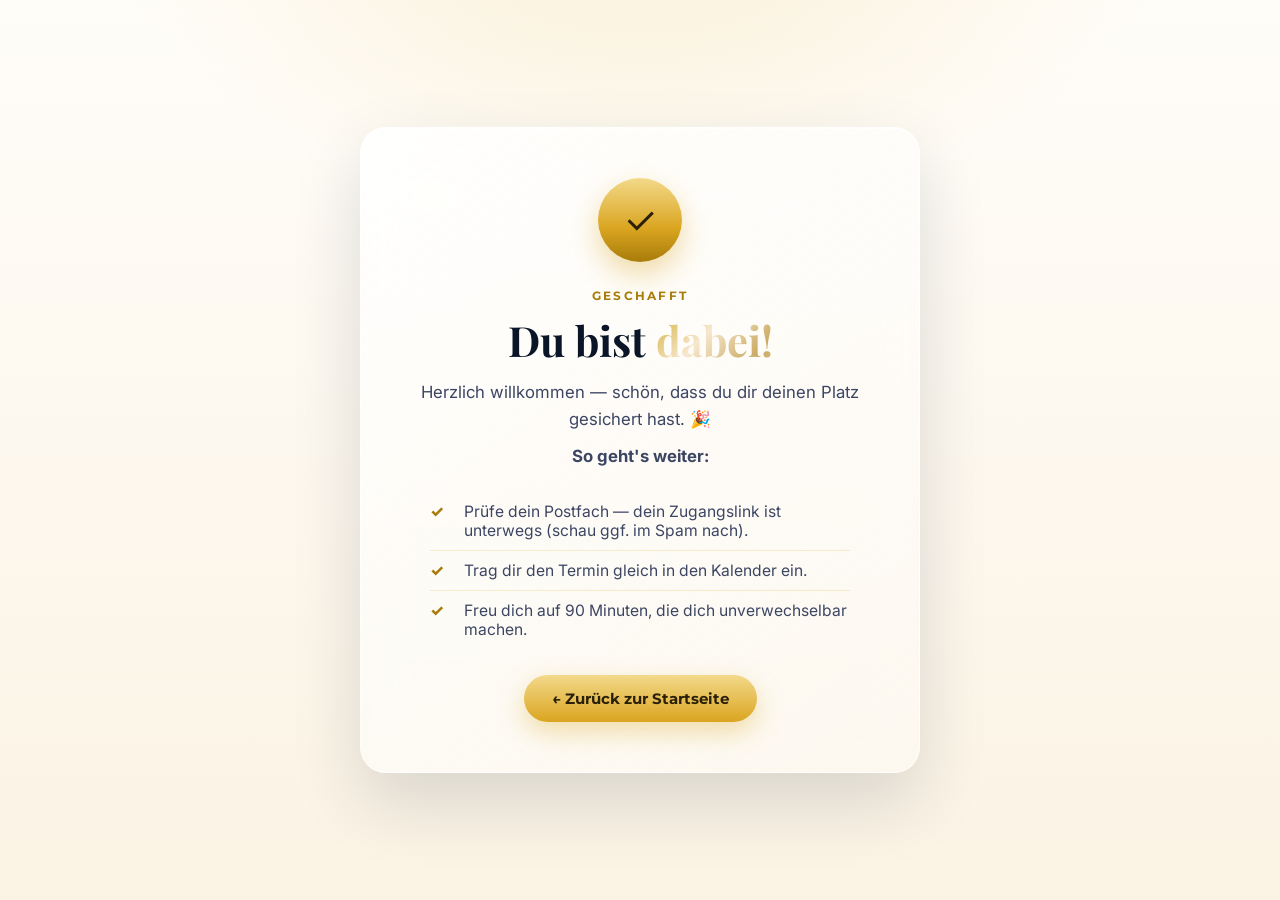
==== danke.html @ c9ebf970 "Echte Fotos (Claudia+Gabi), Rollen (KI-Managerin/Handelssystem-Expertin), Sticky-Mobile-CTA, Fragen " ====
<!DOCTYPE html>
<html lang="de">
<head>
<meta charset="utf-8">
<meta name="viewport" content="width=device-width, initial-scale=1">
<title>Danke — du bist dabei! · Unverwechselbar mit KI</title>
<meta name="robots" content="noindex">
<link href="https://fonts.googleapis.com/css2?family=Playfair+Display:wght@600;700&family=Montserrat:wght@500;600;700&family=Inter:wght@400;500&display=swap" rel="stylesheet">
<style>
:root{--navy:#0A1628;--ink:#3C4663;--gold:#DAA520;--gold-b:#EAC76E;--gold-d:#A87C0A;--cream:#FBF6EC;--serif:'Playfair Display',Georgia,serif;--sans:'Inter',system-ui,sans-serif;--mont:'Montserrat',sans-serif}
*{box-sizing:border-box;margin:0;padding:0}
body{font-family:var(--sans);color:var(--ink);background:radial-gradient(900px 500px at 50% -10%,rgba(234,199,110,.25),transparent 60%),linear-gradient(180deg,#FFFDF9,#FBF3E4);min-height:100vh;display:flex;align-items:center;justify-content:center;padding:24px;text-align:center}
.card{max-width:560px;background:linear-gradient(145deg,rgba(255,255,255,.85),rgba(253,250,244,.6));backdrop-filter:blur(20px);border:1px solid rgba(255,255,255,.7);border-radius:26px;box-shadow:0 30px 70px rgba(10,22,40,.14),inset 0 1px 0 rgba(255,255,255,.9);padding:50px 40px}
.check{width:84px;height:84px;border-radius:50%;margin:0 auto 22px;background:linear-gradient(180deg,#F3D98A,#DAA520 60%,#A87C0A);color:#2a2008;display:flex;align-items:center;justify-content:center;font-size:2.4rem;box-shadow:0 12px 30px rgba(218,165,32,.4)}
.eyebrow{font-family:var(--mont);text-transform:uppercase;letter-spacing:.2em;font-size:.72rem;font-weight:700;color:var(--gold-d)}
h1{font-family:var(--serif);color:var(--navy);font-size:clamp(1.9rem,5vw,2.6rem);margin:8px 0 12px}
.shimmer{background:linear-gradient(135deg,#d4af37,#f7e7ce,#c9a961,#f7e7ce,#d4af37);background-size:200% auto;-webkit-background-clip:text;background-clip:text;-webkit-text-fill-color:transparent;animation:shim 5s ease-in-out infinite}
@keyframes shim{0%,100%{background-position:0% center}50%{background-position:200% center}}
p{font-size:1.05rem;line-height:1.6;margin-bottom:10px}
.steps{text-align:left;margin:22px auto 0;max-width:420px;list-style:none}
.steps li{position:relative;padding:10px 0 10px 34px;border-bottom:1px solid rgba(218,165,32,.2);font-size:.98rem}
.steps li:last-child{border-bottom:none}
.steps li:before{content:"✓";position:absolute;left:0;top:10px;color:var(--gold-d);font-weight:800}
.back{display:inline-block;margin-top:26px;font-family:var(--mont);font-weight:700;font-size:.95rem;background:linear-gradient(180deg,#F3D98A,#DAA520);color:#2a2008;text-decoration:none;padding:14px 28px;border-radius:40px;box-shadow:0 10px 26px rgba(218,165,32,.35)}
</style>
</head>
<body>
  <div class="card">
    <div class="check">✓</div>
    <span class="eyebrow">Geschafft</span>
    <h1>Du bist <span class="shimmer">dabei!</span></h1>
    <p>Herzlich willkommen — schön, dass du dir deinen Platz gesichert hast. 🎉</p>
    <p><b>So geht's weiter:</b></p>
    <ul class="steps">
      <li>Prüfe dein Postfach — dein Zugangslink ist unterwegs (schau ggf. im Spam nach).</li>
      <li>Trag dir den Termin gleich in den Kalender ein.</li>
      <li>Freu dich auf 90 Minuten, die dich unverwechselbar machen.</li>
    </ul>
    <a class="back" href="index.html">← Zurück zur Startseite</a>
  </div>
</body>
</html>
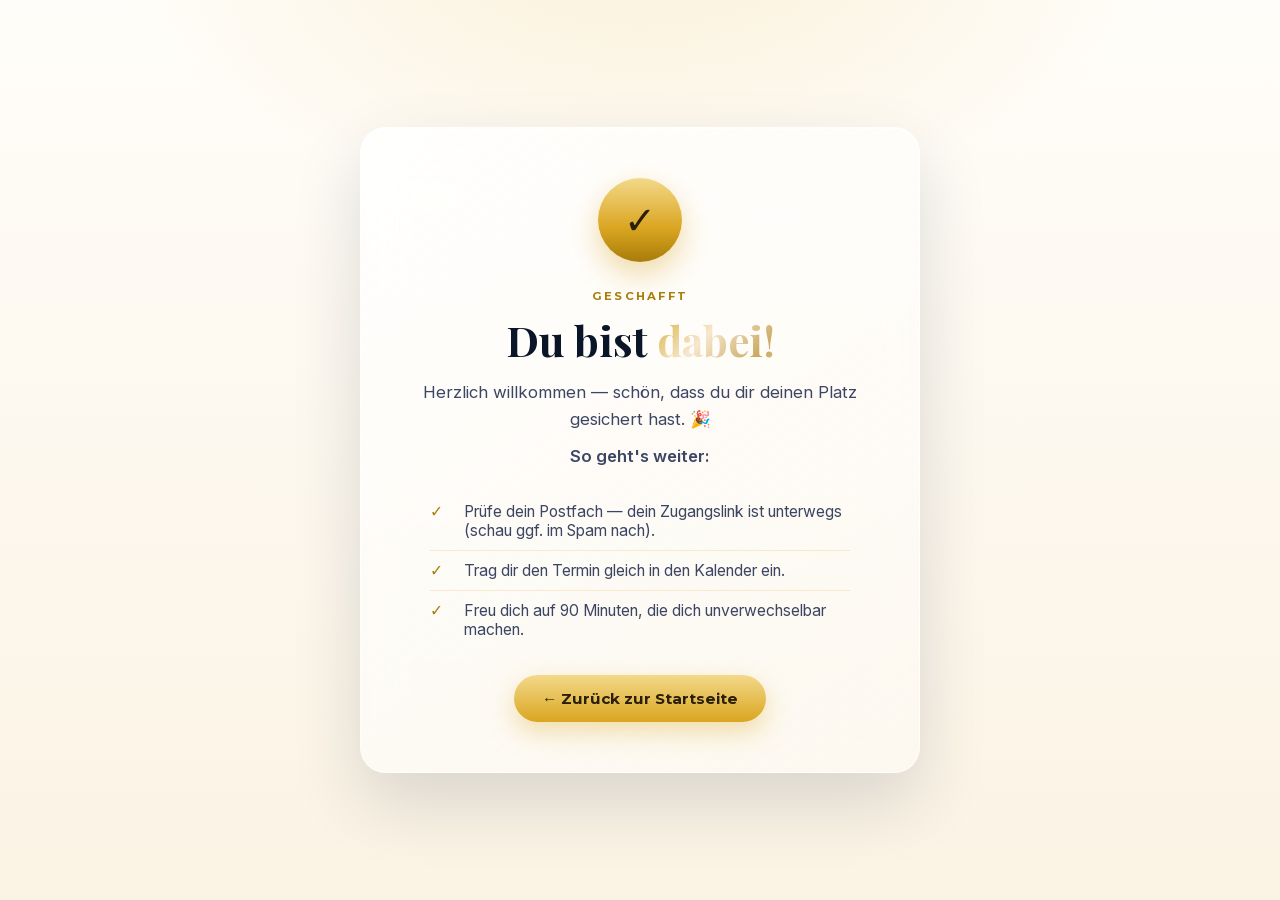
==== commit 39d438e4: "Google Fonts lokal eingebunden (self-hosted woff2, kein CDN mehr) auf allen Seiten" ====
--- a/danke.html
+++ b/danke.html
@@ -5,7 +5,7 @@
 <meta name="viewport" content="width=device-width, initial-scale=1">
 <title>Danke — du bist dabei! · Unverwechselbar mit KI</title>
 <meta name="robots" content="noindex">
-<link href="https://fonts.googleapis.com/css2?family=Playfair+Display:wght@600;700&family=Montserrat:wght@500;600;700&family=Inter:wght@400;500&display=swap" rel="stylesheet">
+<link rel="stylesheet" href="assets/fonts.css">
 <style>
 :root{--navy:#0A1628;--ink:#3C4663;--gold:#DAA520;--gold-b:#EAC76E;--gold-d:#A87C0A;--cream:#FBF6EC;--serif:'Playfair Display',Georgia,serif;--sans:'Inter',system-ui,sans-serif;--mont:'Montserrat',sans-serif}
 *{box-sizing:border-box;margin:0;padding:0}
--- a/assets/fonts.css
+++ b/assets/fonts.css
@@ -0,0 +1,234 @@
+/* latin-ext */
+@font-face {
+  font-family: 'Inter';
+  font-style: normal;
+  font-weight: 400;
+  font-display: swap;
+  src: url(fonts/f01.woff2) format('woff2');
+  unicode-range: U+0100-02BA, U+02BD-02C5, U+02C7-02CC, U+02CE-02D7, U+02DD-02FF, U+0304, U+0308, U+0329, U+1D00-1DBF, U+1E00-1E9F, U+1EF2-1EFF, U+2020, U+20A0-20AB, U+20AD-20C0, U+2113, U+2C60-2C7F, U+A720-A7FF;
+}
+/* latin */
+@font-face {
+  font-family: 'Inter';
+  font-style: normal;
+  font-weight: 400;
+  font-display: swap;
+  src: url(fonts/f02.woff2) format('woff2');
+  unicode-range: U+0000-00FF, U+0131, U+0152-0153, U+02BB-02BC, U+02C6, U+02DA, U+02DC, U+0304, U+0308, U+0329, U+2000-206F, U+20AC, U+2122, U+2191, U+2193, U+2212, U+2215, U+FEFF, U+FFFD;
+}
+/* latin-ext */
+@font-face {
+  font-family: 'Inter';
+  font-style: normal;
+  font-weight: 500;
+  font-display: swap;
+  src: url(fonts/f03.woff2) format('woff2');
+  unicode-range: U+0100-02BA, U+02BD-02C5, U+02C7-02CC, U+02CE-02D7, U+02DD-02FF, U+0304, U+0308, U+0329, U+1D00-1DBF, U+1E00-1E9F, U+1EF2-1EFF, U+2020, U+20A0-20AB, U+20AD-20C0, U+2113, U+2C60-2C7F, U+A720-A7FF;
+}
+/* latin */
+@font-face {
+  font-family: 'Inter';
+  font-style: normal;
+  font-weight: 500;
+  font-display: swap;
+  src: url(fonts/f04.woff2) format('woff2');
+  unicode-range: U+0000-00FF, U+0131, U+0152-0153, U+02BB-02BC, U+02C6, U+02DA, U+02DC, U+0304, U+0308, U+0329, U+2000-206F, U+20AC, U+2122, U+2191, U+2193, U+2212, U+2215, U+FEFF, U+FFFD;
+}
+/* latin-ext */
+@font-face {
+  font-family: 'Inter';
+  font-style: normal;
+  font-weight: 600;
+  font-display: swap;
+  src: url(fonts/f05.woff2) format('woff2');
+  unicode-range: U+0100-02BA, U+02BD-02C5, U+02C7-02CC, U+02CE-02D7, U+02DD-02FF, U+0304, U+0308, U+0329, U+1D00-1DBF, U+1E00-1E9F, U+1EF2-1EFF, U+2020, U+20A0-20AB, U+20AD-20C0, U+2113, U+2C60-2C7F, U+A720-A7FF;
+}
+/* latin */
+@font-face {
+  font-family: 'Inter';
+  font-style: normal;
+  font-weight: 600;
+  font-display: swap;
+  src: url(fonts/f06.woff2) format('woff2');
+  unicode-range: U+0000-00FF, U+0131, U+0152-0153, U+02BB-02BC, U+02C6, U+02DA, U+02DC, U+0304, U+0308, U+0329, U+2000-206F, U+20AC, U+2122, U+2191, U+2193, U+2212, U+2215, U+FEFF, U+FFFD;
+}
+/* latin-ext */
+@font-face {
+  font-family: 'Montserrat';
+  font-style: normal;
+  font-weight: 400;
+  font-display: swap;
+  src: url(fonts/f07.woff2) format('woff2');
+  unicode-range: U+0100-02BA, U+02BD-02C5, U+02C7-02CC, U+02CE-02D7, U+02DD-02FF, U+0304, U+0308, U+0329, U+1D00-1DBF, U+1E00-1E9F, U+1EF2-1EFF, U+2020, U+20A0-20AB, U+20AD-20C0, U+2113, U+2C60-2C7F, U+A720-A7FF;
+}
+/* latin */
+@font-face {
+  font-family: 'Montserrat';
+  font-style: normal;
+  font-weight: 400;
+  font-display: swap;
+  src: url(fonts/f08.woff2) format('woff2');
+  unicode-range: U+0000-00FF, U+0131, U+0152-0153, U+02BB-02BC, U+02C6, U+02DA, U+02DC, U+0304, U+0308, U+0329, U+2000-206F, U+20AC, U+2122, U+2191, U+2193, U+2212, U+2215, U+FEFF, U+FFFD;
+}
+/* latin-ext */
+@font-face {
+  font-family: 'Montserrat';
+  font-style: normal;
+  font-weight: 500;
+  font-display: swap;
+  src: url(fonts/f09.woff2) format('woff2');
+  unicode-range: U+0100-02BA, U+02BD-02C5, U+02C7-02CC, U+02CE-02D7, U+02DD-02FF, U+0304, U+0308, U+0329, U+1D00-1DBF, U+1E00-1E9F, U+1EF2-1EFF, U+2020, U+20A0-20AB, U+20AD-20C0, U+2113, U+2C60-2C7F, U+A720-A7FF;
+}
+/* latin */
+@font-face {
+  font-family: 'Montserrat';
+  font-style: normal;
+  font-weight: 500;
+  font-display: swap;
+  src: url(fonts/f10.woff2) format('woff2');
+  unicode-range: U+0000-00FF, U+0131, U+0152-0153, U+02BB-02BC, U+02C6, U+02DA, U+02DC, U+0304, U+0308, U+0329, U+2000-206F, U+20AC, U+2122, U+2191, U+2193, U+2212, U+2215, U+FEFF, U+FFFD;
+}
+/* latin-ext */
+@font-face {
+  font-family: 'Montserrat';
+  font-style: normal;
+  font-weight: 600;
+  font-display: swap;
+  src: url(fonts/f11.woff2) format('woff2');
+  unicode-range: U+0100-02BA, U+02BD-02C5, U+02C7-02CC, U+02CE-02D7, U+02DD-02FF, U+0304, U+0308, U+0329, U+1D00-1DBF, U+1E00-1E9F, U+1EF2-1EFF, U+2020, U+20A0-20AB, U+20AD-20C0, U+2113, U+2C60-2C7F, U+A720-A7FF;
+}
+/* latin */
+@font-face {
+  font-family: 'Montserrat';
+  font-style: normal;
+  font-weight: 600;
+  font-display: swap;
+  src: url(fonts/f12.woff2) format('woff2');
+  unicode-range: U+0000-00FF, U+0131, U+0152-0153, U+02BB-02BC, U+02C6, U+02DA, U+02DC, U+0304, U+0308, U+0329, U+2000-206F, U+20AC, U+2122, U+2191, U+2193, U+2212, U+2215, U+FEFF, U+FFFD;
+}
+/* latin-ext */
+@font-face {
+  font-family: 'Montserrat';
+  font-style: normal;
+  font-weight: 700;
+  font-display: swap;
+  src: url(fonts/f13.woff2) format('woff2');
+  unicode-range: U+0100-02BA, U+02BD-02C5, U+02C7-02CC, U+02CE-02D7, U+02DD-02FF, U+0304, U+0308, U+0329, U+1D00-1DBF, U+1E00-1E9F, U+1EF2-1EFF, U+2020, U+20A0-20AB, U+20AD-20C0, U+2113, U+2C60-2C7F, U+A720-A7FF;
+}
+/* latin */
+@font-face {
+  font-family: 'Montserrat';
+  font-style: normal;
+  font-weight: 700;
+  font-display: swap;
+  src: url(fonts/f14.woff2) format('woff2');
+  unicode-range: U+0000-00FF, U+0131, U+0152-0153, U+02BB-02BC, U+02C6, U+02DA, U+02DC, U+0304, U+0308, U+0329, U+2000-206F, U+20AC, U+2122, U+2191, U+2193, U+2212, U+2215, U+FEFF, U+FFFD;
+}
+/* latin-ext */
+@font-face {
+  font-family: 'Montserrat';
+  font-style: normal;
+  font-weight: 800;
+  font-display: swap;
+  src: url(fonts/f15.woff2) format('woff2');
+  unicode-range: U+0100-02BA, U+02BD-02C5, U+02C7-02CC, U+02CE-02D7, U+02DD-02FF, U+0304, U+0308, U+0329, U+1D00-1DBF, U+1E00-1E9F, U+1EF2-1EFF, U+2020, U+20A0-20AB, U+20AD-20C0, U+2113, U+2C60-2C7F, U+A720-A7FF;
+}
+/* latin */
+@font-face {
+  font-family: 'Montserrat';
+  font-style: normal;
+  font-weight: 800;
+  font-display: swap;
+  src: url(fonts/f16.woff2) format('woff2');
+  unicode-range: U+0000-00FF, U+0131, U+0152-0153, U+02BB-02BC, U+02C6, U+02DA, U+02DC, U+0304, U+0308, U+0329, U+2000-206F, U+20AC, U+2122, U+2191, U+2193, U+2212, U+2215, U+FEFF, U+FFFD;
+}
+/* latin-ext */
+@font-face {
+  font-family: 'Pinyon Script';
+  font-style: normal;
+  font-weight: 400;
+  font-display: swap;
+  src: url(fonts/f17.woff2) format('woff2');
+  unicode-range: U+0100-02BA, U+02BD-02C5, U+02C7-02CC, U+02CE-02D7, U+02DD-02FF, U+0304, U+0308, U+0329, U+1D00-1DBF, U+1E00-1E9F, U+1EF2-1EFF, U+2020, U+20A0-20AB, U+20AD-20C0, U+2113, U+2C60-2C7F, U+A720-A7FF;
+}
+/* latin */
+@font-face {
+  font-family: 'Pinyon Script';
+  font-style: normal;
+  font-weight: 400;
+  font-display: swap;
+  src: url(fonts/f18.woff2) format('woff2');
+  unicode-range: U+0000-00FF, U+0131, U+0152-0153, U+02BB-02BC, U+02C6, U+02DA, U+02DC, U+0304, U+0308, U+0329, U+2000-206F, U+20AC, U+2122, U+2191, U+2193, U+2212, U+2215, U+FEFF, U+FFFD;
+}
+/* latin-ext */
+@font-face {
+  font-family: 'Playfair Display';
+  font-style: italic;
+  font-weight: 600;
+  font-display: swap;
+  src: url(fonts/f19.woff2) format('woff2');
+  unicode-range: U+0100-02BA, U+02BD-02C5, U+02C7-02CC, U+02CE-02D7, U+02DD-02FF, U+0304, U+0308, U+0329, U+1D00-1DBF, U+1E00-1E9F, U+1EF2-1EFF, U+2020, U+20A0-20AB, U+20AD-20C0, U+2113, U+2C60-2C7F, U+A720-A7FF;
+}
+/* latin */
+@font-face {
+  font-family: 'Playfair Display';
+  font-style: italic;
+  font-weight: 600;
+  font-display: swap;
+  src: url(fonts/f20.woff2) format('woff2');
+  unicode-range: U+0000-00FF, U+0131, U+0152-0153, U+02BB-02BC, U+02C6, U+02DA, U+02DC, U+0304, U+0308, U+0329, U+2000-206F, U+20AC, U+2122, U+2191, U+2193, U+2212, U+2215, U+FEFF, U+FFFD;
+}
+/* latin-ext */
+@font-face {
+  font-family: 'Playfair Display';
+  font-style: normal;
+  font-weight: 600;
+  font-display: swap;
+  src: url(fonts/f21.woff2) format('woff2');
+  unicode-range: U+0100-02BA, U+02BD-02C5, U+02C7-02CC, U+02CE-02D7, U+02DD-02FF, U+0304, U+0308, U+0329, U+1D00-1DBF, U+1E00-1E9F, U+1EF2-1EFF, U+2020, U+20A0-20AB, U+20AD-20C0, U+2113, U+2C60-2C7F, U+A720-A7FF;
+}
+/* latin */
+@font-face {
+  font-family: 'Playfair Display';
+  font-style: normal;
+  font-weight: 600;
+  font-display: swap;
+  src: url(fonts/f22.woff2) format('woff2');
+  unicode-range: U+0000-00FF, U+0131, U+0152-0153, U+02BB-02BC, U+02C6, U+02DA, U+02DC, U+0304, U+0308, U+0329, U+2000-206F, U+20AC, U+2122, U+2191, U+2193, U+2212, U+2215, U+FEFF, U+FFFD;
+}
+/* latin-ext */
+@font-face {
+  font-family: 'Playfair Display';
+  font-style: normal;
+  font-weight: 700;
+  font-display: swap;
+  src: url(fonts/f23.woff2) format('woff2');
+  unicode-range: U+0100-02BA, U+02BD-02C5, U+02C7-02CC, U+02CE-02D7, U+02DD-02FF, U+0304, U+0308, U+0329, U+1D00-1DBF, U+1E00-1E9F, U+1EF2-1EFF, U+2020, U+20A0-20AB, U+20AD-20C0, U+2113, U+2C60-2C7F, U+A720-A7FF;
+}
+/* latin */
+@font-face {
+  font-family: 'Playfair Display';
+  font-style: normal;
+  font-weight: 700;
+  font-display: swap;
+  src: url(fonts/f24.woff2) format('woff2');
+  unicode-range: U+0000-00FF, U+0131, U+0152-0153, U+02BB-02BC, U+02C6, U+02DA, U+02DC, U+0304, U+0308, U+0329, U+2000-206F, U+20AC, U+2122, U+2191, U+2193, U+2212, U+2215, U+FEFF, U+FFFD;
+}
+/* latin-ext */
+@font-face {
+  font-family: 'Playfair Display';
+  font-style: normal;
+  font-weight: 800;
+  font-display: swap;
+  src: url(fonts/f25.woff2) format('woff2');
+  unicode-range: U+0100-02BA, U+02BD-02C5, U+02C7-02CC, U+02CE-02D7, U+02DD-02FF, U+0304, U+0308, U+0329, U+1D00-1DBF, U+1E00-1E9F, U+1EF2-1EFF, U+2020, U+20A0-20AB, U+20AD-20C0, U+2113, U+2C60-2C7F, U+A720-A7FF;
+}
+/* latin */
+@font-face {
+  font-family: 'Playfair Display';
+  font-style: normal;
+  font-weight: 800;
+  font-display: swap;
+  src: url(fonts/f26.woff2) format('woff2');
+  unicode-range: U+0000-00FF, U+0131, U+0152-0153, U+02BB-02BC, U+02C6, U+02DA, U+02DC, U+0304, U+0308, U+0329, U+2000-206F, U+20AC, U+2122, U+2191, U+2193, U+2212, U+2215, U+FEFF, U+FFFD;
+}
